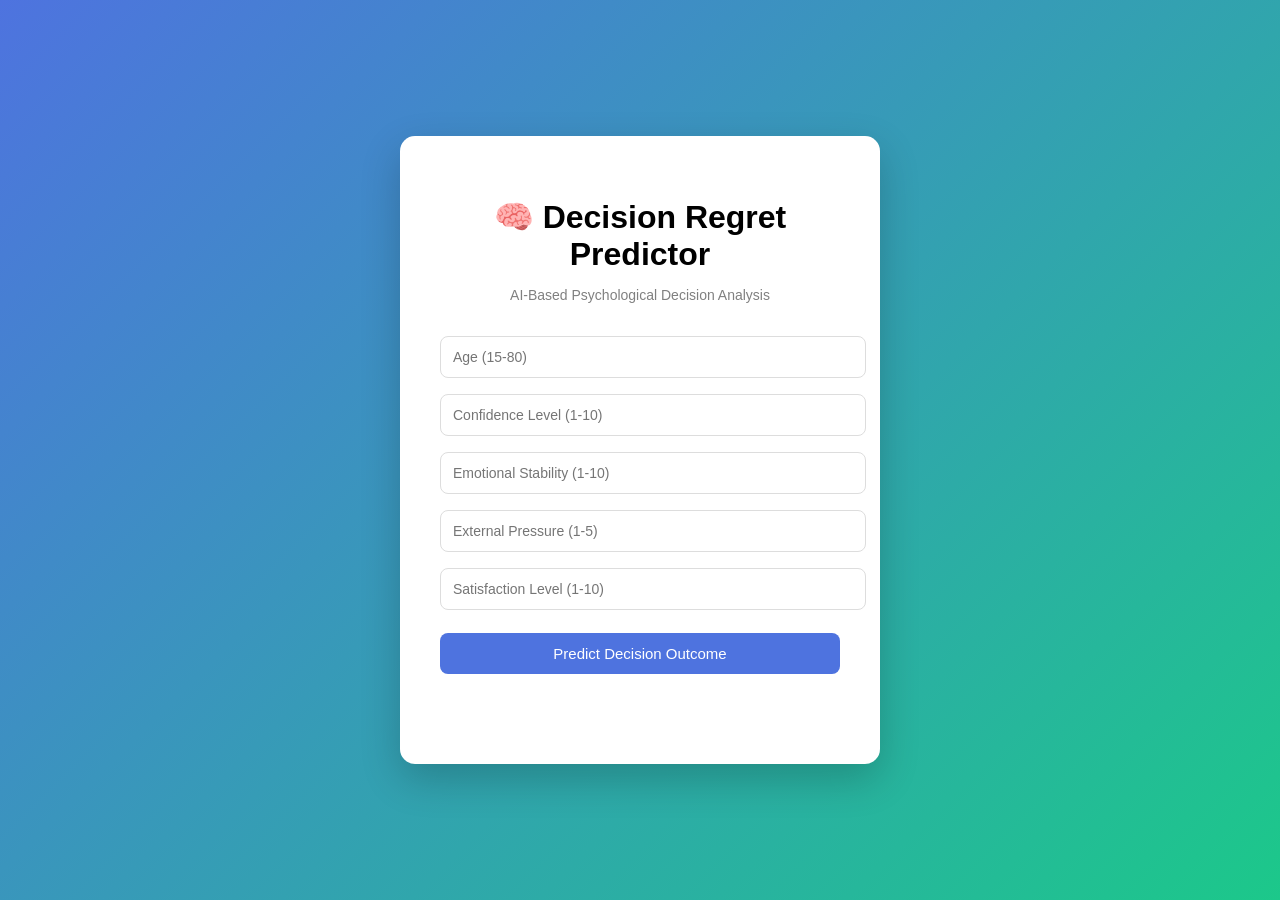
==== index.html @ b87c6179 "Add ui file html and css" ====
<!DOCTYPE html>
<html>
<head>
    <title>Decision Regret Predictor</title>
    <link rel="stylesheet" href="style.css">
</head>
<body>

<div class="container">
    <div class="card">
        <h1>🧠 Decision Regret Predictor</h1>
        <p class="subtitle">AI-Based Psychological Decision Analysis</p>

        <div class="form-group">
            <input type="number" id="age" placeholder="Age (15-80)">
            <input type="number" id="confidence" placeholder="Confidence Level (1-10)">
            <input type="number" id="emotion" placeholder="Emotional Stability (1-10)">
            <input type="number" id="pressure" placeholder="External Pressure (1-5)">
            <input type="number" id="satisfaction" placeholder="Satisfaction Level (1-10)">
        </div>

        <button onclick="predict()">Predict Decision Outcome</button>

        <div id="result" class="result-box"></div>
    </div>
</div>

<script>
function predict() {

    const data = {
        age: document.getElementById("age").value,
        confidence: document.getElementById("confidence").value,
        emotion: document.getElementById("emotion").value,
        pressure: document.getElementById("pressure").value,
        satisfaction: document.getElementById("satisfaction").value
    };

    fetch("/predict", {
        method: "POST",
        headers: {"Content-Type": "application/json"},
        body: JSON.stringify(data)
    })
    .then(response => response.json())
    .then(result => {

        let resultBox = document.getElementById("result");

        if(result.prediction === 1){
            resultBox.innerHTML =
                "⚠️ High Regret Risk<br>Probability: " + result.probability + "%";
            resultBox.className = "result-box danger";
        } else {
            resultBox.innerHTML =
                "✅ Low Regret Risk<br>Probability: " + result.probability + "%";
            resultBox.className = "result-box success";
        }
    });
}
</script>

</body>
</html>
---- style.css ----
body {
    margin: 0;
    font-family: 'Segoe UI', sans-serif;
    background: linear-gradient(135deg, #4e73df, #1cc88a);
    display: flex;
    justify-content: center;
    align-items: center;
    height: 100vh;
}

/* Main container */
.container {
    width: 100%;
    display: flex;
    justify-content: center;
}

/* Card design */
.card {
    background: white;
    padding: 40px;
    width: 400px;
    border-radius: 15px;
    box-shadow: 0 15px 40px rgba(0,0,0,0.2);
    text-align: center;
}

/* Title */
.card h1 {
    margin-bottom: 5px;
}

.subtitle {
    color: gray;
    font-size: 14px;
    margin-bottom: 25px;
}

/* Inputs */
input {
    width: 100%;
    padding: 12px;
    margin: 8px 0;
    border-radius: 8px;
    border: 1px solid #ddd;
    font-size: 14px;
    transition: 0.3s;
}

input:focus {
    border-color: #4e73df;
    outline: none;
}

/* Button */
button {
    width: 100%;
    padding: 12px;
    margin-top: 15px;
    border-radius: 8px;
    border: none;
    background: #4e73df;
    color: white;
    font-size: 15px;
    cursor: pointer;
    transition: 0.3s;
}

button:hover {
    background: #2e59d9;
}

/* Result box */
.result-box {
    margin-top: 20px;
    padding: 15px;
    border-radius: 10px;
    font-weight: bold;
}

.success {
    background-color: #d4edda;
    color: #155724;
}

.danger {
    background-color: #f8d7da;
    color: #721c24;
}
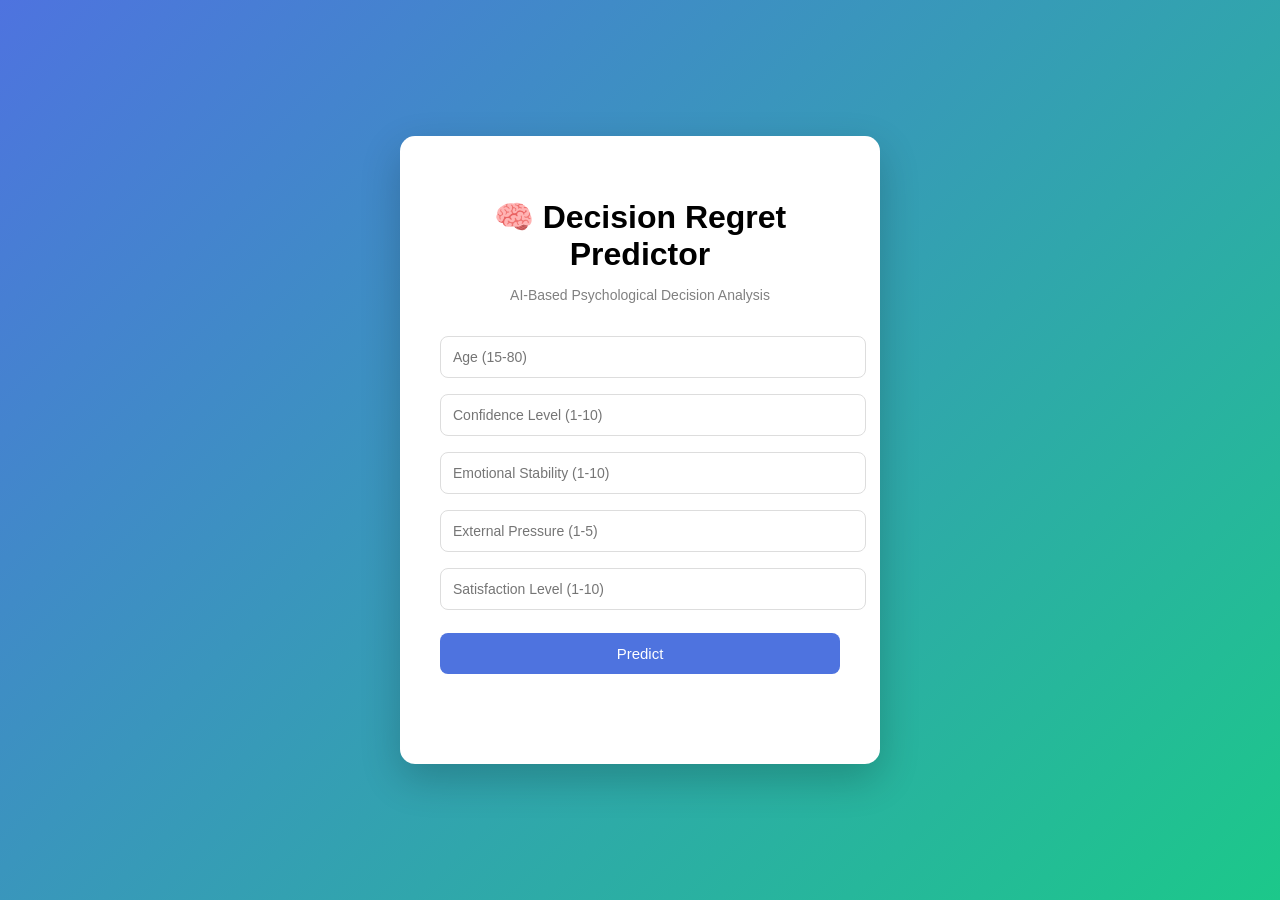
==== commit 64a30368: "Added JavaScript file and little change in Html file" ====
--- a/index.html
+++ b/index.html
@@ -3,6 +3,7 @@
 <head>
     <title>Decision Regret Predictor</title>
     <link rel="stylesheet" href="style.css">
+    <script src="script.js"></script>
 </head>
 <body>
 
@@ -19,7 +20,7 @@
             <input type="number" id="satisfaction" placeholder="Satisfaction Level (1-10)">
         </div>
 
-        <button onclick="predict()">Predict Decision Outcome</button>
+        <button onclick="predictDecision()">Predict</button>
 
         <div id="result" class="result-box"></div>
     </div>
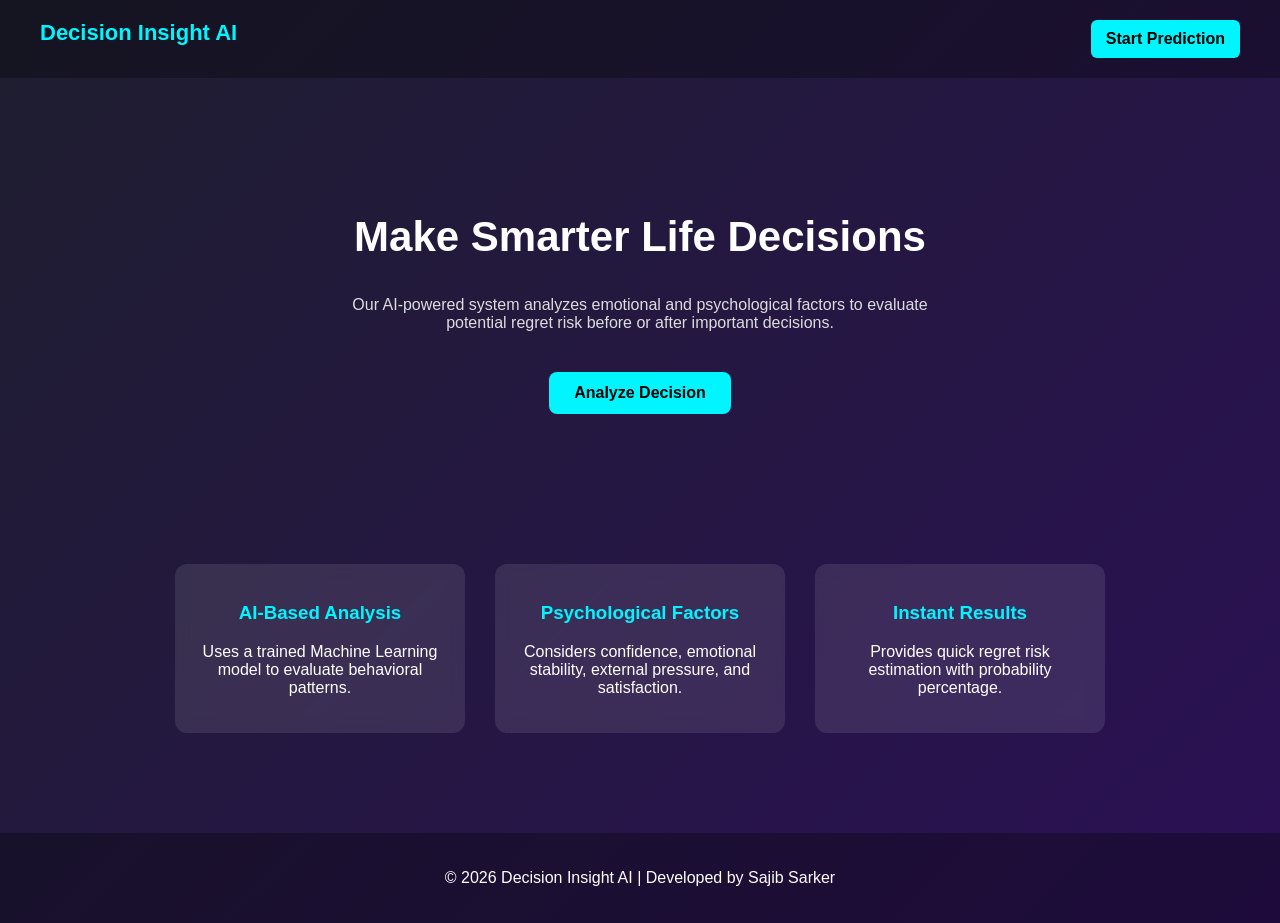
==== commit c23f598a: "Redesign frontend with multi-page layout and improved UI/UX" ====
--- a/index.html
+++ b/index.html
@@ -1,64 +1,53 @@
 <!DOCTYPE html>
 <html>
 <head>
-    <title>Decision Regret Predictor</title>
+    <title>Decision Insight AI</title>
     <link rel="stylesheet" href="style.css">
-    <script src="script.js"></script>
 </head>
 <body>
 
-<div class="container">
-    <div class="card">
-        <h1>🧠 Decision Regret Predictor</h1>
-        <p class="subtitle">AI-Based Psychological Decision Analysis</p>
+<!-- NAVBAR -->
+<nav class="navbar">
+    <div class="logo">Decision Insight AI</div>
+    <a href="predict.html" class="nav-btn">Start Prediction</a>
+</nav>
 
-        <div class="form-group">
-            <input type="number" id="age" placeholder="Age (15-80)">
-            <input type="number" id="confidence" placeholder="Confidence Level (1-10)">
-            <input type="number" id="emotion" placeholder="Emotional Stability (1-10)">
-            <input type="number" id="pressure" placeholder="External Pressure (1-5)">
-            <input type="number" id="satisfaction" placeholder="Satisfaction Level (1-10)">
-        </div>
+<!-- HERO SECTION -->
+<section class="hero">
+    <div class="hero-content">
+        <h1>Make Smarter Life Decisions</h1>
+        <p>
+            Our AI-powered system analyzes emotional and psychological factors 
+            to evaluate potential regret risk before or after important decisions.
+        </p>
+        <a href="predict.html" class="primary-btn">Analyze Decision</a>
+    </div>
+</section>
 
-        <button onclick="predictDecision()">Predict</button>
+<!-- FEATURES SECTION -->
+<section class="features">
 
-        <div id="result" class="result-box"></div>
+    <div class="feature-card">
+        <h3>AI-Based Analysis</h3>
+        <p>Uses a trained Machine Learning model to evaluate behavioral patterns.</p>
     </div>
-</div>
 
-<script>
-function predict() {
+    <div class="feature-card">
+        <h3>Psychological Factors</h3>
+        <p>Considers confidence, emotional stability, external pressure, and satisfaction.</p>
+    </div>
 
-    const data = {
-        age: document.getElementById("age").value,
-        confidence: document.getElementById("confidence").value,
-        emotion: document.getElementById("emotion").value,
-        pressure: document.getElementById("pressure").value,
-        satisfaction: document.getElementById("satisfaction").value
-    };
+    <div class="feature-card">
+        <h3>Instant Results</h3>
+        <p>Provides quick regret risk estimation with probability percentage.</p>
+    </div>
 
-    fetch("/predict", {
-        method: "POST",
-        headers: {"Content-Type": "application/json"},
-        body: JSON.stringify(data)
-    })
-    .then(response => response.json())
-    .then(result => {
+</section>
 
-        let resultBox = document.getElementById("result");
-
-        if(result.prediction === 1){
-            resultBox.innerHTML =
-                "⚠️ High Regret Risk<br>Probability: " + result.probability + "%";
-            resultBox.className = "result-box danger";
-        } else {
-            resultBox.innerHTML =
-                "✅ Low Regret Risk<br>Probability: " + result.probability + "%";
-            resultBox.className = "result-box success";
-        }
-    });
-}
-</script>
+<!-- FOOTER -->
+<footer>
+    <p>© 2026 Decision Insight AI | Developed by Sajib Sarker</p>
+</footer>
 
 </body>
 </html>
--- a/style.css
+++ b/style.css
@@ -1,89 +1,129 @@
 body {
     margin: 0;
     font-family: 'Segoe UI', sans-serif;
-    background: linear-gradient(135deg, #4e73df, #1cc88a);
+    background: linear-gradient(135deg, #1e1e2f, #2b1055);
+    color: white;
+}
+
+/* NAVBAR */
+.navbar {
+    display: flex;
+    justify-content: space-between;
+    padding: 20px 40px;
+    background: rgba(0,0,0,0.3);
+}
+
+.logo {
+    font-size: 22px;
+    font-weight: bold;
+    color: #00f5ff;
+}
+
+.nav-btn {
+    text-decoration: none;
+    background: #00f5ff;
+    padding: 10px 15px;
+    border-radius: 6px;
+    color: black;
+    font-weight: bold;
+}
+
+/* HERO */
+.hero {
+    text-align: center;
+    padding: 100px 20px;
+}
+
+.hero h1 {
+    font-size: 42px;
+}
+
+.hero p {
+    max-width: 600px;
+    margin: 20px auto;
+    color: #ddd;
+}
+
+.primary-btn {
+    display: inline-block;
+    padding: 12px 25px;
+    background: #00f5ff;
+    color: black;
+    border-radius: 8px;
+    text-decoration: none;
+    font-weight: bold;
+    margin-top: 20px;
+}
+
+/* FEATURES */
+.features {
     display: flex;
     justify-content: center;
-    align-items: center;
-    height: 100vh;
+    gap: 30px;
+    padding: 50px 20px;
+    flex-wrap: wrap;
 }
 
-/* Main container */
-.container {
-    width: 100%;
-    display: flex;
-    justify-content: center;
+.feature-card {
+    background: rgba(255,255,255,0.1);
+    padding: 20px;
+    border-radius: 12px;
+    width: 250px;
+    text-align: center;
+    backdrop-filter: blur(8px);
 }
 
-/* Card design */
-.card {
-    background: white;
-    padding: 40px;
-    width: 400px;
-    border-radius: 15px;
-    box-shadow: 0 15px 40px rgba(0,0,0,0.2);
+.feature-card h3 {
+    color: #00f5ff;
+}
+
+/* FORM PAGE */
+.form-container {
+    max-width: 500px;
+    margin: 60px auto;
+    background: rgba(255,255,255,0.1);
+    padding: 30px;
+    border-radius: 12px;
+    backdrop-filter: blur(10px);
+}
+
+label {
+    margin-top: 15px;
+    display: block;
+}
+
+input, select {
+    width: 100%;
+    padding: 10px;
+    margin-top: 5px;
+    border-radius: 6px;
+    border: none;
+}
+
+button {
+    margin-top: 20px;
+    padding: 12px;
+    width: 100%;
+    background: #00f5ff;
+    border: none;
+    border-radius: 8px;
+    font-weight: bold;
+    cursor: pointer;
+}
+
+button:hover {
+    background: #00c4cc;
+}
+
+#result {
+    margin-top: 20px;
+    font-size: 18px;
     text-align: center;
 }
 
-/* Title */
-.card h1 {
-    margin-bottom: 5px;
-}
-
-.subtitle {
-    color: gray;
-    font-size: 14px;
-    margin-bottom: 25px;
-}
-
-/* Inputs */
-input {
-    width: 100%;
-    padding: 12px;
-    margin: 8px 0;
-    border-radius: 8px;
-    border: 1px solid #ddd;
-    font-size: 14px;
-    transition: 0.3s;
-}
-
-input:focus {
-    border-color: #4e73df;
-    outline: none;
-}
-
-/* Button */
-button {
-    width: 100%;
-    padding: 12px;
-    margin-top: 15px;
-    border-radius: 8px;
-    border: none;
-    background: #4e73df;
-    color: white;
-    font-size: 15px;
-    cursor: pointer;
-    transition: 0.3s;
-}
-
-button:hover {
-    background: #2e59d9;
-}
-
-/* Result box */
-.result-box {
-    margin-top: 20px;
-    padding: 15px;
-    border-radius: 10px;
-    font-weight: bold;
-}
-
-.success {
-    background-color: #d4edda;
-    color: #155724;
-}
-
-.danger {
-    background-color: #f8d7da;
-    color: #721c24;
+footer {
+    text-align: center;
+    padding: 20px;
+    background: rgba(0,0,0,0.3);
+    margin-top: 50px;
 }
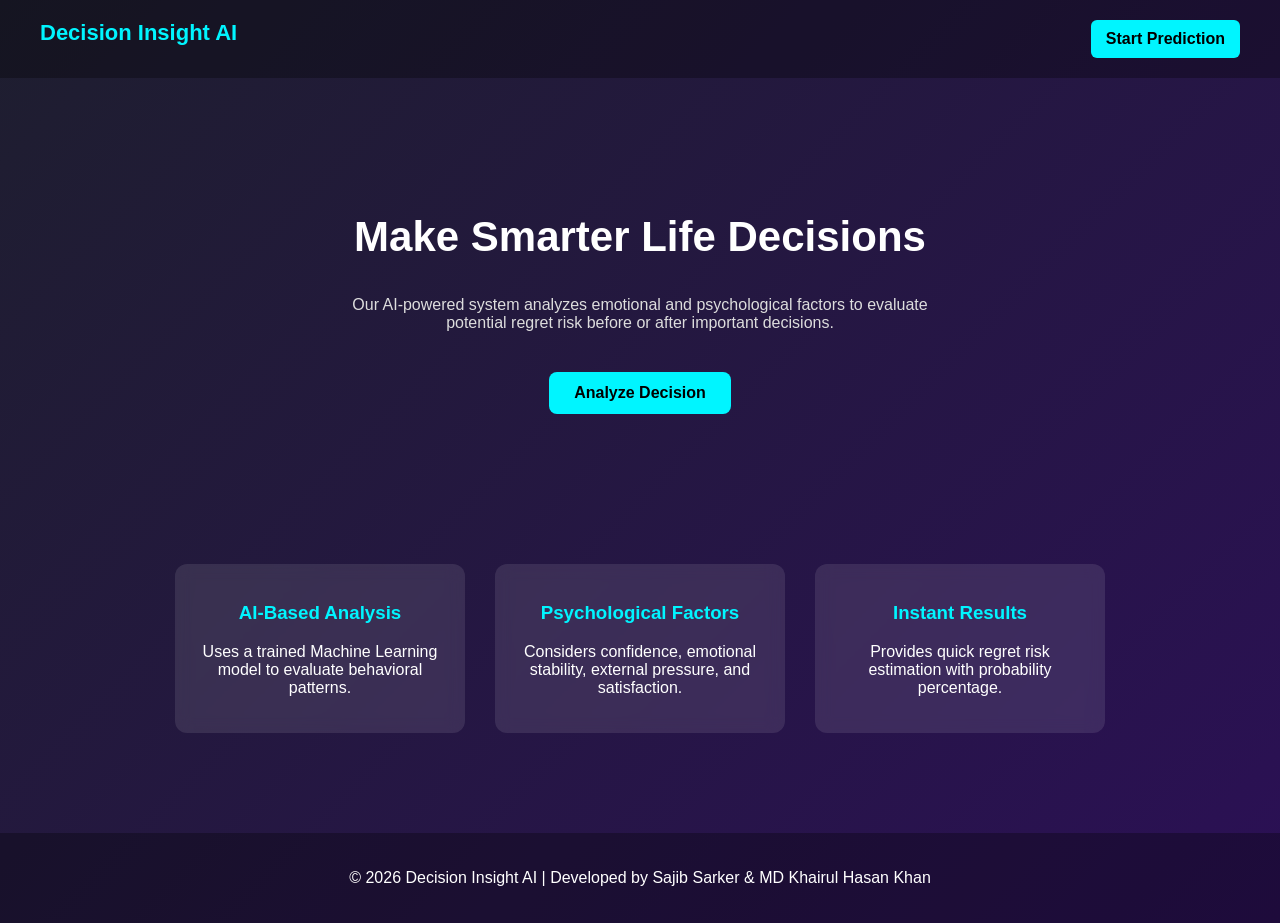
==== commit fb75fc0f: "little update in home page" ====
--- a/index.html
+++ b/index.html
@@ -46,7 +46,7 @@
 
 <!-- FOOTER -->
 <footer>
-    <p>© 2026 Decision Insight AI | Developed by Sajib Sarker</p>
+    <p>©️ 2026 Decision Insight AI | Developed by Sajib Sarker & MD Khairul Hasan Khan</p>
 </footer>
 
 </body>
